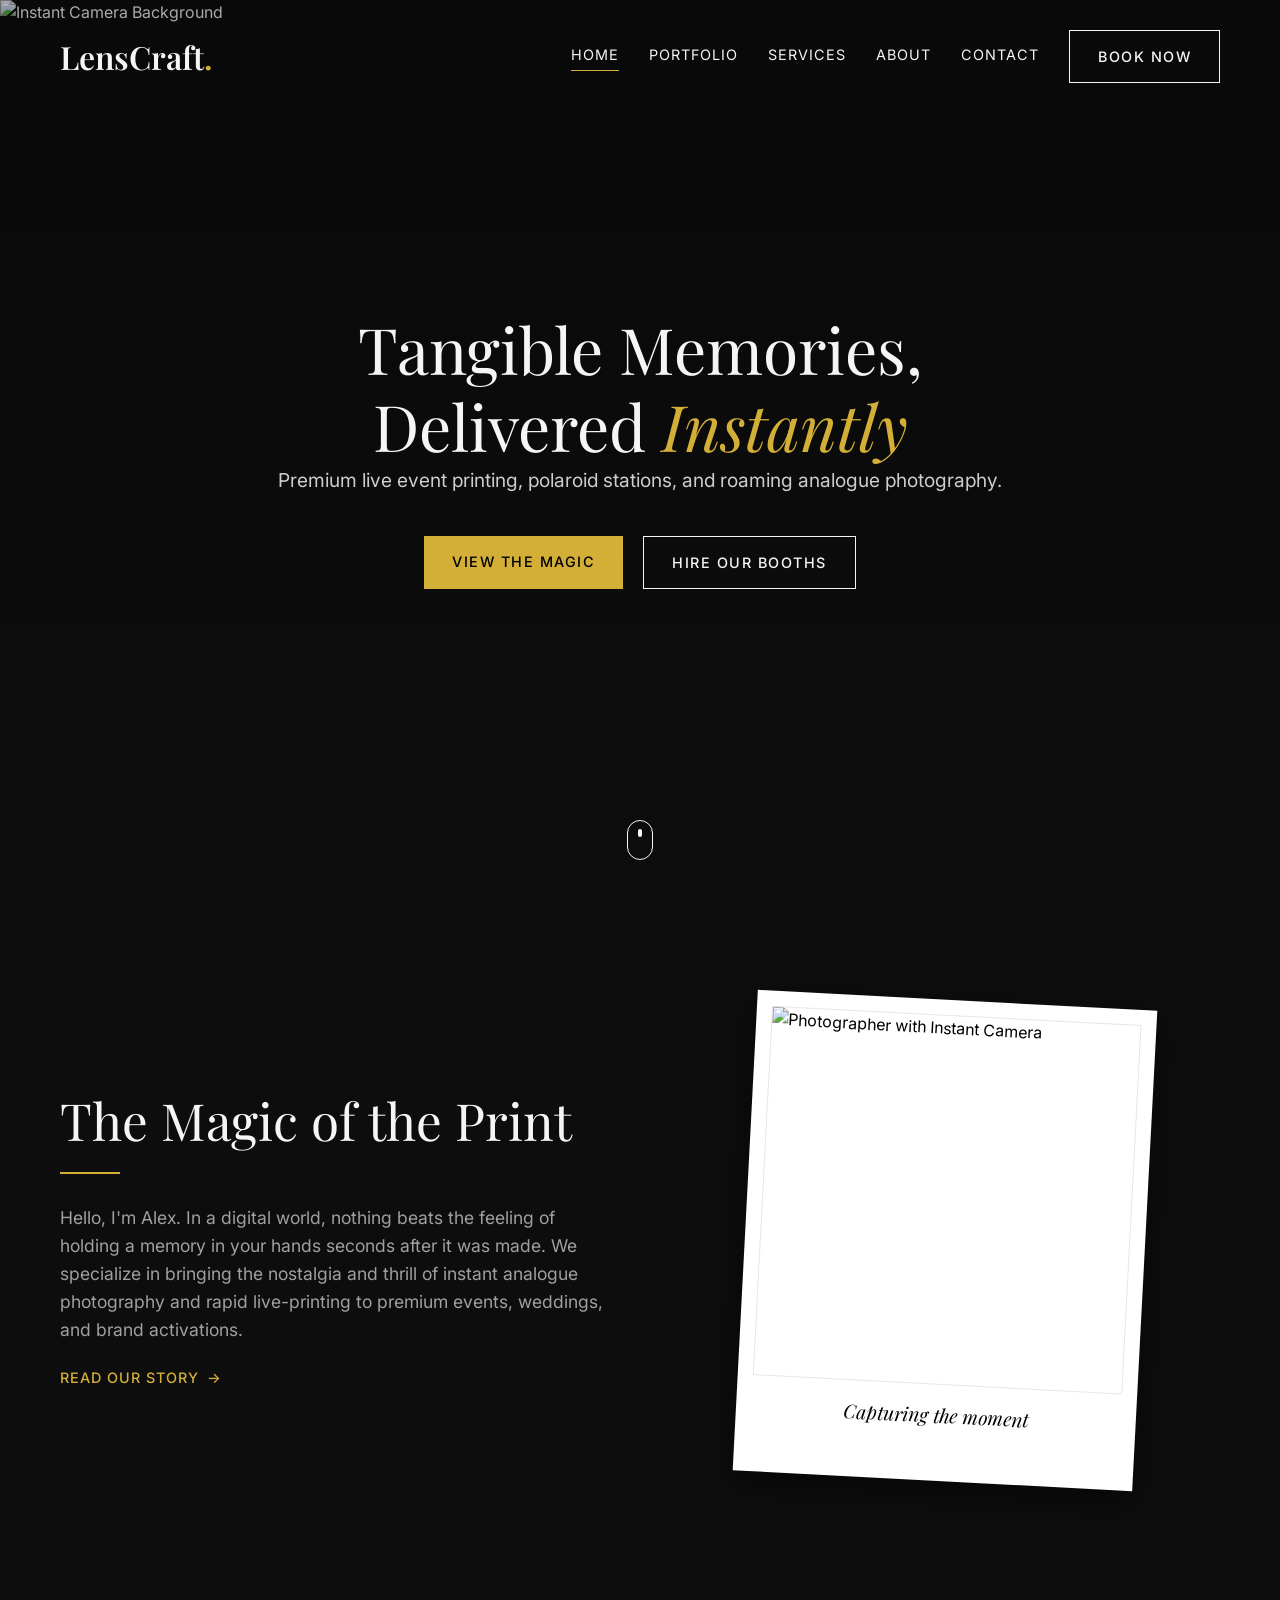
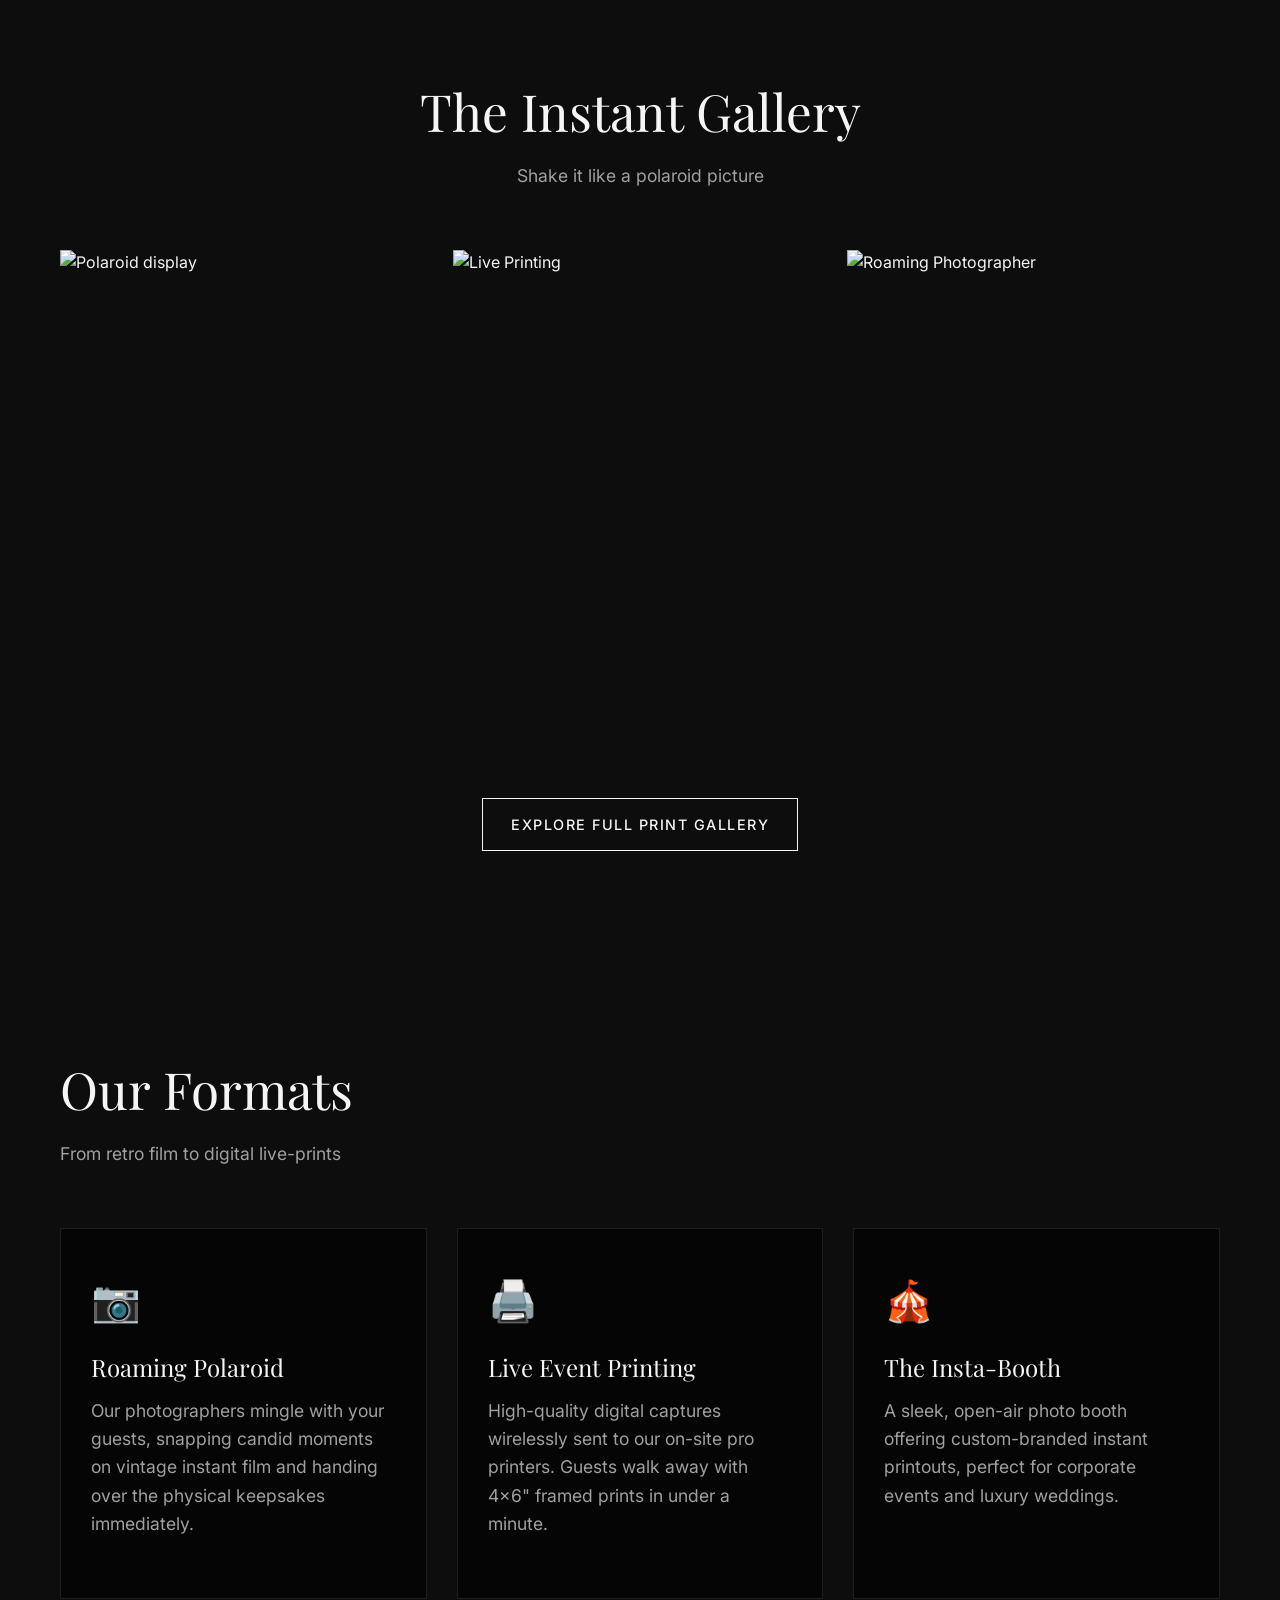
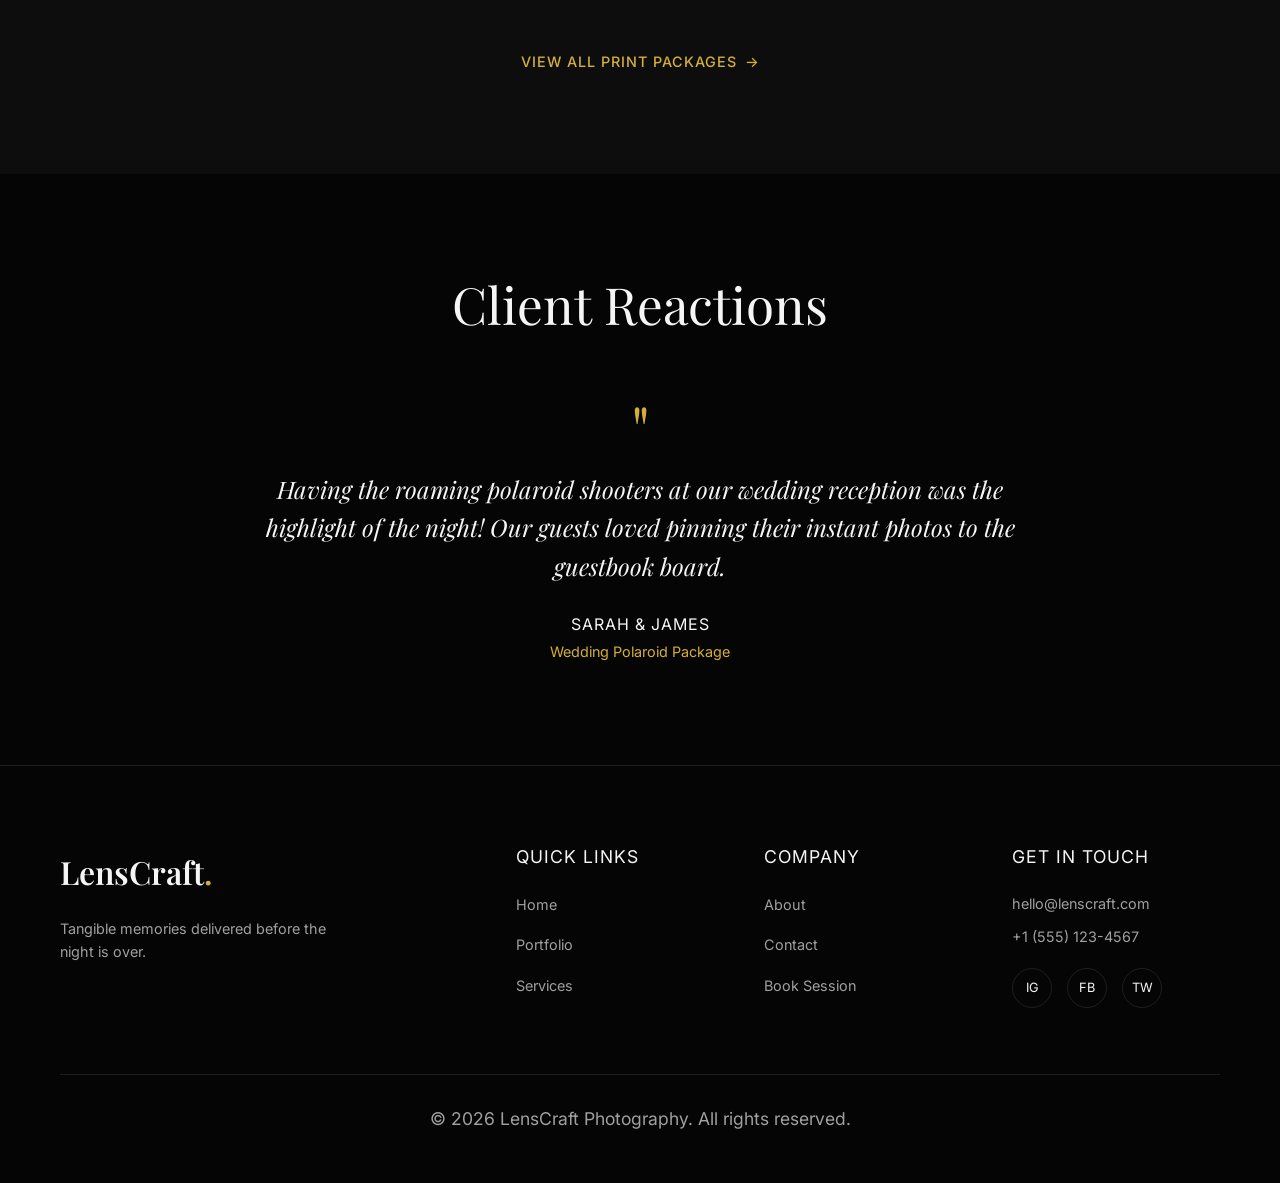
==== index.html @ d6cc94ed "Initial commit of Instant Photography Website" ====
<!DOCTYPE html>
<html lang="en">

<head>
    <meta charset="UTF-8">
    <meta name="viewport" content="width=device-width, initial-scale=1.0">
    <title>LensCraft - Instant & Live Event Photography</title>
    <!-- Meta tags for SEO -->
    <meta name="description"
        content="LensCraft Photography - Instant film, live printing booths, and tangible memories for your events.">
    <!-- Google Fonts -->
    <link rel="preconnect" href="https://fonts.googleapis.com">
    <link rel="preconnect" href="https://fonts.gstatic.com" crossorigin>
    <link
        href="https://fonts.googleapis.com/css2?family=Inter:wght@300;400;500;600&family=Playfair+Display:ital,wght@0,400;0,600;1,400&display=swap"
        rel="stylesheet">
    <!-- Main CSS -->
    <link rel="stylesheet" href="css/styles.css">
</head>

<body>

    <!-- Navigation -->
    <nav class="navbar" id="navbar">
        <div class="container nav-container">
            <a href="index.html" class="logo">LensCraft<span>.</span></a>
            <div class="nav-links">
                <a href="index.html" class="active">Home</a>
                <a href="portfolio.html">Portfolio</a>
                <a href="services.html">Services</a>
                <a href="about.html">About</a>
                <a href="contact.html">Contact</a>
                <a href="booking.html" class="btn btn-outline">Book Now</a>
            </div>
            <div class="mobile-menu-btn" id="mobile-menu-btn">
                <span></span>
                <span></span>
                <span></span>
            </div>
        </div>
    </nav>

    <!-- Mobile Navigation Overlay -->
    <div class="mobile-nav" id="mobile-nav">
        <div class="mobile-nav-links">
            <a href="index.html" class="active">Home</a>
            <a href="portfolio.html">Portfolio</a>
            <a href="services.html">Services</a>
            <a href="about.html">About</a>
            <a href="contact.html">Contact</a>
            <a href="booking.html" class="btn btn-primary">Book Now</a>
        </div>
    </div>

    <!-- Hero Section -->
    <header class="hero">
        <div class="hero-bg">
            <img src="https://images.unsplash.com/photo-1528697203043-733dafdaa316?q=80&w=2000&auto=format&fit=crop"
                alt="Instant Camera Background" class="hero-img lazy">
            <div class="hero-overlay"></div>
        </div>
        <div class="container hero-content">
            <h1 class="fade-up">Tangible Memories, Delivered <span>Instantly</span></h1>
            <p class="fade-up delay-1">Premium live event printing, polaroid stations, and roaming analogue photography.
            </p>
            <div class="hero-buttons fade-up delay-2">
                <a href="portfolio.html" class="btn btn-primary">View the Magic</a>
                <a href="booking.html" class="btn btn-outline">Hire our Booths</a>
            </div>
        </div>
        <div class="scroll-indicator">
            <span class="mouse">
                <span class="wheel"></span>
            </span>
        </div>
    </header>

    <!-- Intro Section -->
    <section class="intro section">
        <div class="container intro-container">
            <div class="intro-text fade-in">
                <h2>The Magic of the Print</h2>
                <div class="divider"></div>
                <p>Hello, I'm Alex. In a digital world, nothing beats the feeling of holding a memory in your hands
                    seconds after it was made. We specialize in bringing the nostalgia and thrill of instant analogue
                    photography and rapid live-printing to premium events, weddings, and brand activations.</p>
                <a href="about.html" class="link-btn">Read our story <span class="arrow">→</span></a>
            </div>
            <div class="intro-image-wrapper fade-in delay-1" style="--rotation: 3deg;">
                <div class="polaroid-frame" style="max-width: 400px; margin: 0 auto; display: block;">
                    <img src="https://images.unsplash.com/photo-1598446736279-bbaae02dce49?q=80&w=800&auto=format&fit=crop"
                        alt="Photographer with Instant Camera" class="intro-img lazy"
                        style="aspect-ratio: 1/1; filter: none;">
                    <div
                        style="font-family: var(--font-heading); font-style: italic; font-size: 1.2rem; text-align: center; margin-top: 15px;">
                        Capturing the moment</div>
                </div>
            </div>
        </div>
    </section>

    <!-- Featured Portfolio -->
    <section class="featured-portfolio section bg-dark">
        <div class="container">
            <div class="section-header text-center fade-in">
                <h2>The Instant Gallery</h2>
                <p>Shake it like a polaroid picture</p>
            </div>

            <div class="gallery-grid">
                <a href="portfolio.html" class="gallery-item fade-up">
                    <img src="https://images.unsplash.com/photo-1563450989396-e24dc03cb35d?q=80&w=800&auto=format&fit=crop"
                        alt="Polaroid display" class="lazy">
                    <div class="gallery-overlay">
                        <h3>Event Guestbooks</h3>
                        <span>View Prints</span>
                    </div>
                </a>
                <a href="portfolio.html" class="gallery-item fade-up delay-1">
                    <img src="https://images.unsplash.com/photo-1517457493630-fb73e6a4b162?q=80&w=800&auto=format&fit=crop"
                        alt="Live Printing" class="lazy">
                    <div class="gallery-overlay">
                        <h3>Live Stations</h3>
                        <span>View Setup</span>
                    </div>
                </a>
                <a href="portfolio.html" class="gallery-item fade-up delay-2">
                    <img src="https://images.unsplash.com/photo-1520114002871-0428ab240cf1?q=80&w=800&auto=format&fit=crop"
                        alt="Roaming Photographer" class="lazy">
                    <div class="gallery-overlay">
                        <h3>Roaming Analogue</h3>
                        <span>View Action</span>
                    </div>
                </a>
            </div>
            <div class="text-center mt-5 fade-in">
                <a href="portfolio.html" class="btn btn-outline">Explore Full Print Gallery</a>
            </div>
        </div>
    </section>

    <!-- Services Preview -->
    <section class="services-preview section">
        <div class="container">
            <div class="section-header fade-in">
                <h2>Our Formats</h2>
                <p>From retro film to digital live-prints</p>
            </div>

            <div class="services-list">
                <div class="service-card fade-up">
                    <div class="service-icon">📷</div>
                    <h3>Roaming Polaroid</h3>
                    <p>Our photographers mingle with your guests, snapping candid moments on vintage instant film and
                        handing over the physical keepsakes immediately.</p>
                </div>
                <div class="service-card fade-up delay-1">
                    <div class="service-icon">🖨️</div>
                    <h3>Live Event Printing</h3>
                    <p>High-quality digital captures wirelessly sent to our on-site pro printers. Guests walk away with
                        4x6" framed prints in under a minute.</p>
                </div>
                <div class="service-card fade-up delay-2">
                    <div class="service-icon">🎪</div>
                    <h3>The Insta-Booth</h3>
                    <p>A sleek, open-air photo booth offering custom-branded instant printouts, perfect for corporate
                        events and luxury weddings.</p>
                </div>
            </div>
            <div class="text-center mt-5 fade-in">
                <a href="services.html" class="link-btn">View All Print Packages <span class="arrow">→</span></a>
            </div>
        </div>
    </section>

    <!-- Testimonials -->
    <section class="testimonials section bg-darker">
        <div class="container">
            <div class="section-header text-center fade-in">
                <h2>Client Reactions</h2>
            </div>

            <div class="testimonials-slider">
                <div class="testimonial-item fade-in">
                    <div class="quote-icon">"</div>
                    <p class="testimonial-text">Having the roaming polaroid shooters at our wedding reception was the
                        highlight of the night! Our guests loved pinning their instant photos to the guestbook board.
                    </p>
                    <div class="client-info">
                        <h4>Sarah & James</h4>
                        <span>Wedding Polaroid Package</span>
                    </div>
                </div>
            </div>
        </div>
    </section>

    <!-- Footer -->
    <footer class="footer">
        <div class="container">
            <div class="footer-top">
                <div class="footer-brand">
                    <a href="index.html" class="logo">LensCraft<span>.</span></a>
                    <p>Tangible memories delivered before the night is over.</p>
                </div>
                <div class="footer-links">
                    <h4>Quick Links</h4>
                    <ul>
                        <li><a href="index.html">Home</a></li>
                        <li><a href="portfolio.html">Portfolio</a></li>
                        <li><a href="services.html">Services</a></li>
                    </ul>
                </div>
                <div class="footer-links">
                    <h4>Company</h4>
                    <ul>
                        <li><a href="about.html">About</a></li>
                        <li><a href="contact.html">Contact</a></li>
                        <li><a href="booking.html">Book Session</a></li>
                    </ul>
                </div>
                <div class="footer-contact">
                    <h4>Get In Touch</h4>
                    <p>hello@lenscraft.com</p>
                    <p>+1 (555) 123-4567</p>
                    <div class="social-links">
                        <a href="#">IG</a>
                        <a href="#">FB</a>
                        <a href="#">TW</a>
                    </div>
                </div>
            </div>
            <div class="footer-bottom">
                <p>&copy; 2026 LensCraft Photography. All rights reserved.</p>
            </div>
        </div>
    </footer>

    <!-- Scripts -->
    <script src="js/main.js"></script>
</body>

</html>
---- css/styles.css ----
/* ==========================================================================
   CSS Variables & Reset
   ========================================================================== */

:root {
    /* Colors - Dark Premium Aesthetic */
    --bg-color: #0d0d0d;
    --bg-darker: #050505;
    --text-main: #f5f5f5;
    --text-muted: #a0a0a0;
    --gold: #d4af37;
    --gold-hover: #e5c358;
    --border-color: rgba(255, 255, 255, 0.1);

    /* Typography */
    --font-heading: 'Playfair Display', serif;
    --font-body: 'Inter', sans-serif;

    /* Layout */
    --container-width: 1200px;
    --section-pad: 100px 0;

    /* Transitions */
    --transition-smooth: all 0.4s cubic-bezier(0.25, 0.46, 0.45, 0.94);
}

* {
    margin: 0;
    padding: 0;
    box-sizing: border-box;
}

html {
    scroll-behavior: smooth;
}

body {
    font-family: var(--font-body);
    background-color: var(--bg-color);
    color: var(--text-main);
    line-height: 1.6;
    overflow-x: hidden;
}

h1,
h2,
h3,
h4,
h5,
h6 {
    font-family: var(--font-heading);
    font-weight: 400;
    line-height: 1.2;
}

a {
    color: var(--text-main);
    text-decoration: none;
    transition: var(--transition-smooth);
}

ul {
    list-style: none;
}

img {
    max-width: 100%;
    height: auto;
    display: block;
}

.container {
    max-width: var(--container-width);
    margin: 0 auto;
    padding: 0 20px;
}

.section {
    padding: var(--section-pad);
}

.bg-dark {
    background-color: var(--bg-color);
}

.bg-darker {
    background-color: var(--bg-darker);
}

.text-center {
    text-align: center;
}

.mt-5 {
    margin-top: 50px;
}

/* ==========================================================================
   Typography & Utilities
   ========================================================================== */

h1 {
    font-size: clamp(3rem, 5vw, 5rem);
}

h2 {
    font-size: clamp(2rem, 4vw, 3.5rem);
    margin-bottom: 20px;
}

h3 {
    font-size: 1.5rem;
    margin-bottom: 15px;
}

p {
    color: var(--text-muted);
    font-size: 1.1rem;
    margin-bottom: 20px;
}

.divider {
    width: 60px;
    height: 2px;
    background-color: var(--gold);
    margin: 20px 0 30px;
}

.text-center .divider {
    margin-left: auto;
    margin-right: auto;
}

/* ==========================================================================
   Buttons
   ========================================================================== */

.btn {
    display: inline-block;
    padding: 14px 28px;
    font-family: var(--font-body);
    text-transform: uppercase;
    letter-spacing: 1.5px;
    font-size: 0.9rem;
    font-weight: 500;
    position: relative;
    overflow: hidden;
    cursor: pointer;
    border: none;
    z-index: 1;
}

.btn-primary {
    background-color: var(--gold);
    color: #000;
}

.btn-primary:hover {
    background-color: var(--gold-hover);
    color: #000;
}

.btn-outline {
    background-color: transparent;
    border: 1px solid var(--text-main);
    color: var(--text-main);
}

.btn-outline:hover {
    background-color: var(--text-main);
    color: var(--bg-color);
}

.link-btn {
    display: inline-flex;
    align-items: center;
    color: var(--gold);
    font-weight: 500;
    text-transform: uppercase;
    letter-spacing: 1px;
    font-size: 0.9rem;
}

.link-btn .arrow {
    margin-left: 8px;
    transition: transform 0.3s ease;
}

.link-btn:hover .arrow {
    transform: translateX(5px);
}

/* ==========================================================================
   Animations
   ========================================================================== */

.fade-in,
.fade-up {
    opacity: 0;
    transform: translateY(30px);
    transition: opacity 0.8s ease, transform 0.8s ease;
}

.fade-in.appear,
.fade-up.appear {
    opacity: 1;
    transform: translateY(0);
}

.delay-1 {
    transition-delay: 0.2s;
}

.delay-2 {
    transition-delay: 0.4s;
}

/* Polaroid Frame Aesthetics */
.polaroid-frame {
    background-color: #fff;
    padding: 15px 15px 50px 15px;
    box-shadow: 0 10px 30px rgba(0, 0, 0, 0.5);
    transition: transform 0.4s cubic-bezier(0.175, 0.885, 0.32, 1.275);
    transform: rotate(var(--rotation, 0deg));
    display: inline-block;
    color: #000;
}

.polaroid-frame:hover {
    transform: scale(1.05) rotate(0deg);
    z-index: 10;
    position: relative;
}

.polaroid-frame img {
    border: 1px solid rgba(0, 0, 0, 0.1);
}

/* ==========================================================================
   Navigation
   ========================================================================== */

.navbar {
    position: fixed;
    top: 0;
    left: 0;
    width: 100%;
    z-index: 1000;
    padding: 30px 0;
    transition: var(--transition-smooth);
    background: transparent;
}

.navbar.scrolled {
    padding: 15px 0;
    background: rgba(13, 13, 13, 0.95);
    backdrop-filter: blur(10px);
    border-bottom: 1px solid var(--border-color);
}

.nav-container {
    display: flex;
    justify-content: space-between;
    align-items: center;
}

.logo {
    font-family: var(--font-heading);
    font-size: 2rem;
    font-weight: 600;
    color: var(--text-main);
}

.logo span {
    color: var(--gold);
}

.nav-links {
    display: flex;
    align-items: center;
    gap: 30px;
}

.nav-links a:not(.btn) {
    font-size: 0.9rem;
    text-transform: uppercase;
    letter-spacing: 1px;
    position: relative;
    padding-bottom: 5px;
}

.nav-links a:not(.btn)::after {
    content: '';
    position: absolute;
    bottom: 0;
    left: 0;
    width: 0;
    height: 1px;
    background-color: var(--gold);
    transition: width 0.3s ease;
}

.nav-links a:not(.btn):hover::after,
.nav-links a.active:not(.btn)::after {
    width: 100%;
}

.mobile-menu-btn {
    display: none;
    flex-direction: column;
    gap: 6px;
    cursor: pointer;
    z-index: 1001;
}

.mobile-menu-btn span {
    width: 30px;
    height: 2px;
    background-color: var(--text-main);
    transition: 0.3s ease;
}

.mobile-menu-btn.active span:nth-child(1) {
    transform: translateY(8px) rotate(45deg);
}

.mobile-menu-btn.active span:nth-child(2) {
    opacity: 0;
}

.mobile-menu-btn.active span:nth-child(3) {
    transform: translateY(-8px) rotate(-45deg);
}

.mobile-nav {
    position: fixed;
    top: 0;
    left: -100%;
    width: 100%;
    height: 100vh;
    background-color: var(--bg-darker);
    z-index: 999;
    display: flex;
    align-items: center;
    justify-content: center;
    transition: 0.5s ease;
}

.mobile-nav.open {
    left: 0;
}

.mobile-nav-links {
    display: flex;
    flex-direction: column;
    align-items: center;
    gap: 30px;
}

.mobile-nav-links a {
    font-size: 1.5rem;
    font-family: var(--font-heading);
}

/* ==========================================================================
   Hero Section
   ========================================================================== */

.hero {
    height: 100vh;
    position: relative;
    display: flex;
    align-items: center;
    overflow: hidden;
}

.hero-bg {
    position: absolute;
    top: 0;
    left: 0;
    width: 100%;
    height: 100%;
    z-index: -1;
}

.hero-img {
    width: 100%;
    height: 100%;
    object-fit: cover;
    animation: slowZoom 20s ease-out infinite alternate;
}

@keyframes slowZoom {
    0% {
        transform: scale(1);
    }

    100% {
        transform: scale(1.1);
    }
}

.hero-overlay {
    position: absolute;
    top: 0;
    left: 0;
    width: 100%;
    height: 100%;
    background: linear-gradient(rgba(0, 0, 0, 0.3), rgba(13, 13, 13, 0.9));
}

.hero-content {
    max-width: 800px;
    text-align: center;
    z-index: 1;
}

.hero-content h1 span {
    font-style: italic;
    color: var(--gold);
}

.hero-content p {
    font-size: 1.2rem;
    margin-bottom: 40px;
    color: rgba(255, 255, 255, 0.8);
}

.hero-buttons {
    display: flex;
    gap: 20px;
    justify-content: center;
}

.scroll-indicator {
    position: absolute;
    bottom: 40px;
    left: 50%;
    transform: translateX(-50%);
    display: flex;
    flex-direction: column;
    align-items: center;
}

.mouse {
    width: 26px;
    height: 40px;
    border: 1px solid var(--text-main);
    border-radius: 20px;
    position: relative;
}

.wheel {
    position: absolute;
    top: 8px;
    left: 50%;
    transform: translateX(-50%);
    width: 4px;
    height: 8px;
    background-color: var(--text-main);
    border-radius: 2px;
    animation: scroll 1.5s infinite;
}

@keyframes scroll {
    0% {
        transform: translate(-50%, 0);
        opacity: 1;
    }

    100% {
        transform: translate(-50%, 15px);
        opacity: 0;
    }
}

/* ==========================================================================
   Home Sections
   ========================================================================== */

/* Intro */
.intro-container {
    display: grid;
    grid-template-columns: 1fr 1fr;
    gap: 60px;
    align-items: center;
}

.intro-image-wrapper {
    position: relative;
}

.intro-img {
    aspect-ratio: 4/5;
    object-fit: cover;
    filter: grayscale(20%);
    transition: var(--transition-smooth);
}

.intro-image-wrapper:hover .intro-img {
    filter: grayscale(0);
}

.img-badge {
    position: absolute;
    bottom: -20px;
    right: -20px;
    background-color: var(--gold);
    color: #000;
    padding: 30px;
    border-radius: 50%;
    font-family: var(--font-heading);
    font-size: 0.9rem;
    font-style: italic;
    font-weight: 600;
    width: 120px;
    height: 120px;
    display: flex;
    align-items: center;
    justify-content: center;
    text-align: center;
}

/* Featured Portfolio */
.section-header {
    margin-bottom: 60px;
}

.gallery-grid {
    display: grid;
    grid-template-columns: repeat(3, 1fr);
    gap: 20px;
}

.gallery-item {
    position: relative;
    overflow: hidden;
    aspect-ratio: 3/4;
    cursor: pointer;
}

.gallery-item img {
    width: 100%;
    height: 100%;
    object-fit: cover;
    transition: transform 0.8s ease;
}

.gallery-overlay {
    position: absolute;
    inset: 0;
    background: linear-gradient(to top, rgba(0, 0, 0, 0.8), transparent);
    display: flex;
    flex-direction: column;
    justify-content: flex-end;
    padding: 30px;
    opacity: 0;
    transition: opacity 0.4s ease;
}

.gallery-overlay h3 {
    margin-bottom: 5px;
    transform: translateY(20px);
    transition: 0.4s ease;
}

.gallery-overlay span {
    color: var(--gold);
    text-transform: uppercase;
    font-size: 0.8rem;
    letter-spacing: 1px;
    transform: translateY(20px);
    transition: 0.4s ease 0.1s;
}

.gallery-item:hover img {
    transform: scale(1.05);
}

.gallery-item:hover .gallery-overlay {
    opacity: 1;
}

.gallery-item:hover .gallery-overlay h3,
.gallery-item:hover .gallery-overlay span {
    transform: translateY(0);
}

/* Services Preview */
.services-list {
    display: grid;
    grid-template-columns: repeat(3, 1fr);
    gap: 30px;
}

.service-card {
    background-color: var(--bg-darker);
    padding: 40px 30px;
    border: 1px solid var(--border-color);
    transition: var(--transition-smooth);
}

.service-card:hover {
    border-color: var(--gold);
    transform: translateY(-5px);
}

.service-icon {
    font-size: 2.5rem;
    margin-bottom: 20px;
    color: var(--gold);
}

/* Testimonials */
.testimonials-slider {
    max-width: 800px;
    margin: 0 auto;
}

.testimonial-item {
    text-align: center;
}

.quote-icon {
    font-family: var(--font-heading);
    font-size: 4rem;
    color: var(--gold);
    line-height: 1;
    margin-bottom: 10px;
}

.testimonial-text {
    font-size: 1.5rem;
    font-family: var(--font-heading);
    font-style: italic;
    color: var(--text-main);
    margin-bottom: 30px;
}

.client-info h4 {
    font-family: var(--font-body);
    font-size: 1rem;
    margin-bottom: 5px;
    text-transform: uppercase;
    letter-spacing: 1px;
}

.client-info span {
    color: var(--gold);
    font-size: 0.9rem;
}

/* Footers */
.footer {
    border-top: 1px solid var(--border-color);
    padding: 80px 0 30px;
    background-color: var(--bg-darker);
}

.footer-top {
    display: grid;
    grid-template-columns: 2fr 1fr 1fr 1fr;
    gap: 40px;
    margin-bottom: 60px;
}

.footer-brand p {
    margin-top: 20px;
    font-size: 0.9rem;
    max-width: 300px;
}

.footer-links h4,
.footer-contact h4 {
    color: var(--text-main);
    font-family: var(--font-body);
    font-size: 1.1rem;
    margin-bottom: 25px;
    text-transform: uppercase;
    letter-spacing: 1px;
}

.footer-links ul li {
    margin-bottom: 15px;
}

.footer-links ul li a {
    color: var(--text-muted);
    font-size: 0.9rem;
}

.footer-links ul li a:hover {
    color: var(--gold);
}

.footer-contact p {
    margin-bottom: 10px;
    font-size: 0.9rem;
}

.social-links {
    margin-top: 20px;
    display: flex;
    gap: 15px;
}

.social-links a {
    width: 40px;
    height: 40px;
    border: 1px solid var(--border-color);
    border-radius: 50%;
    display: flex;
    align-items: center;
    justify-content: center;
    font-size: 0.8rem;
    color: var(--text-main);
}

.social-links a:hover {
    background-color: var(--gold);
    color: #000;
    border-color: var(--gold);
}

.footer-bottom {
    text-align: center;
    padding-top: 30px;
    border-top: 1px solid var(--border-color);
    font-size: 0.8rem;
    color: var(--text-muted);
}

/* ==========================================================================
   Media Queries
   ========================================================================== */

@media (max-width: 900px) {
    .nav-links {
        display: none;
    }

    .mobile-menu-btn {
        display: flex;
    }

    .intro-container {
        grid-template-columns: 1fr;
    }

    .intro-image-wrapper {
        order: -1;
        max-width: 500px;
        margin: 0 auto;
    }

    .gallery-grid {
        grid-template-columns: repeat(2, 1fr);
    }

    .services-list {
        grid-template-columns: 1fr;
    }

    .footer-top {
        grid-template-columns: 1fr 1fr;
    }
}

@media (max-width: 600px) {
    .hero-buttons {
        flex-direction: column;
    }

    .gallery-grid {
        grid-template-columns: 1fr;
    }

    .footer-top {
        grid-template-columns: 1fr;
    }
}
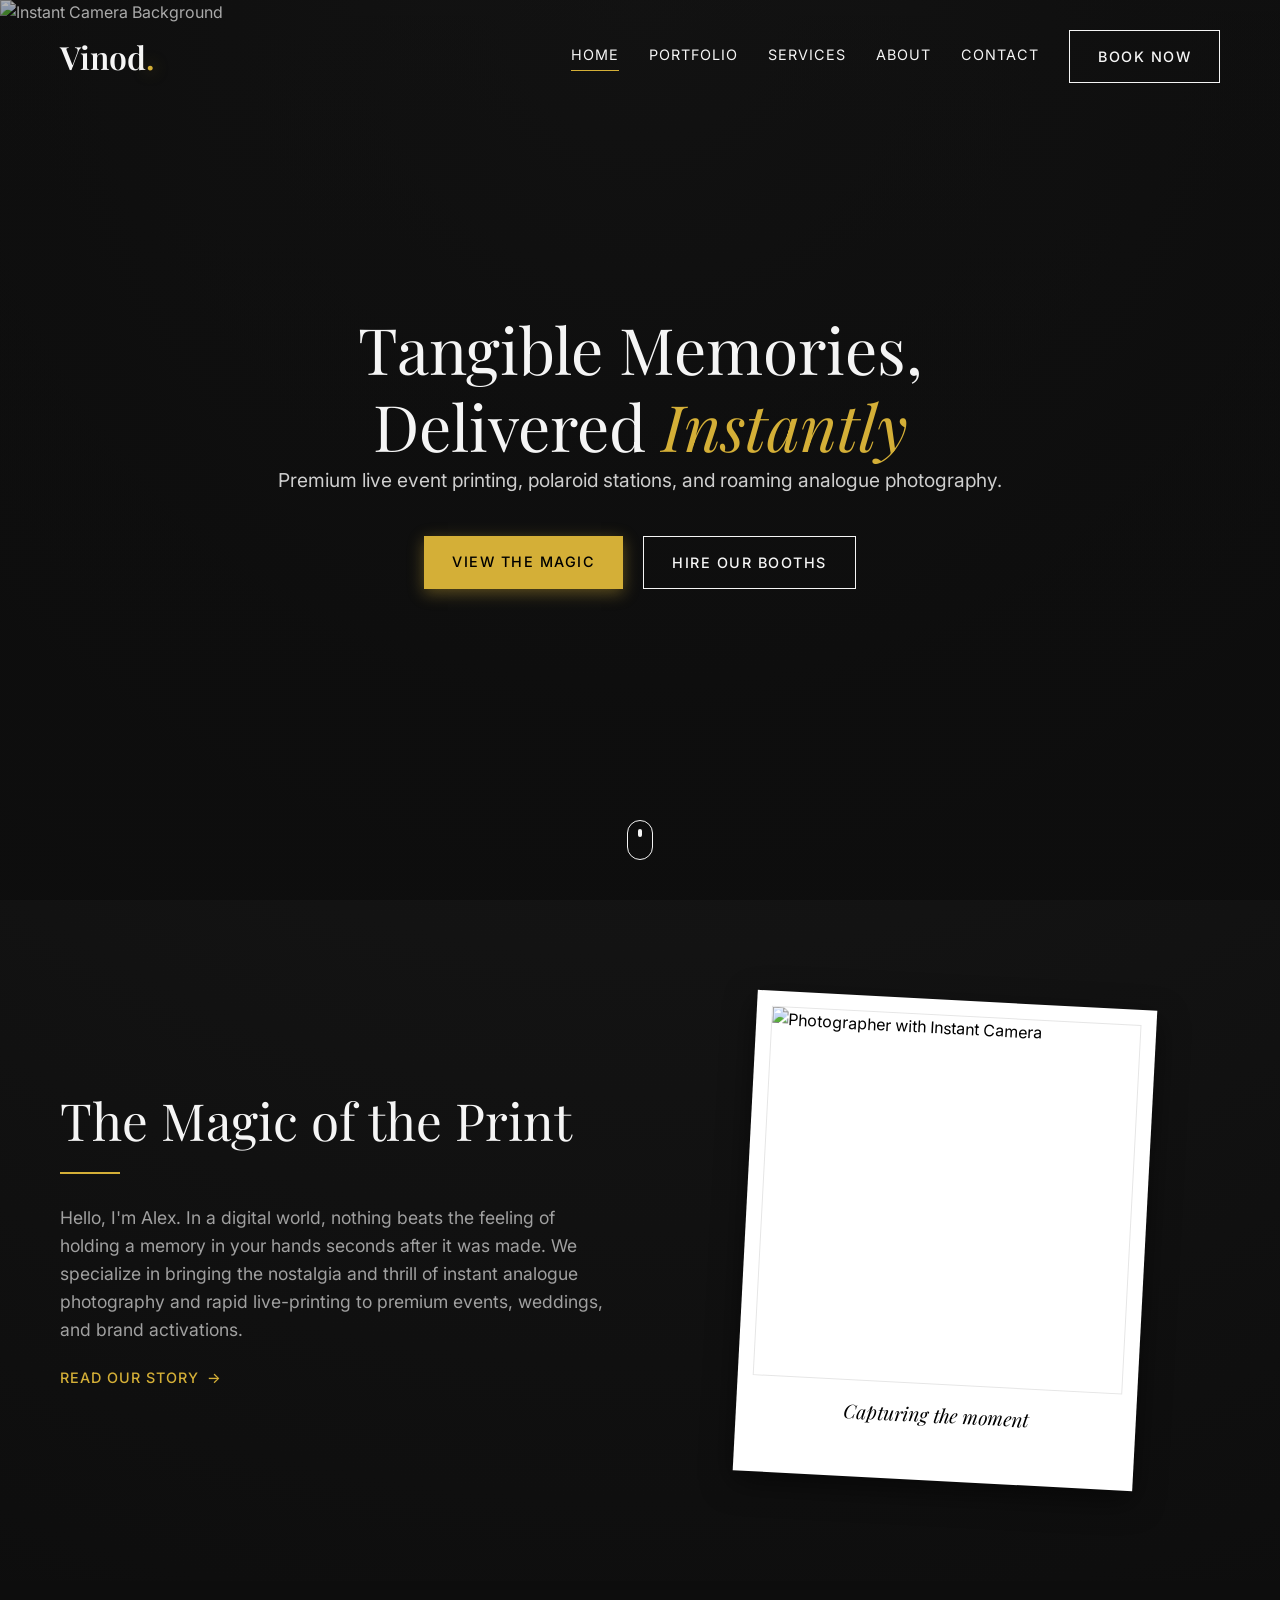
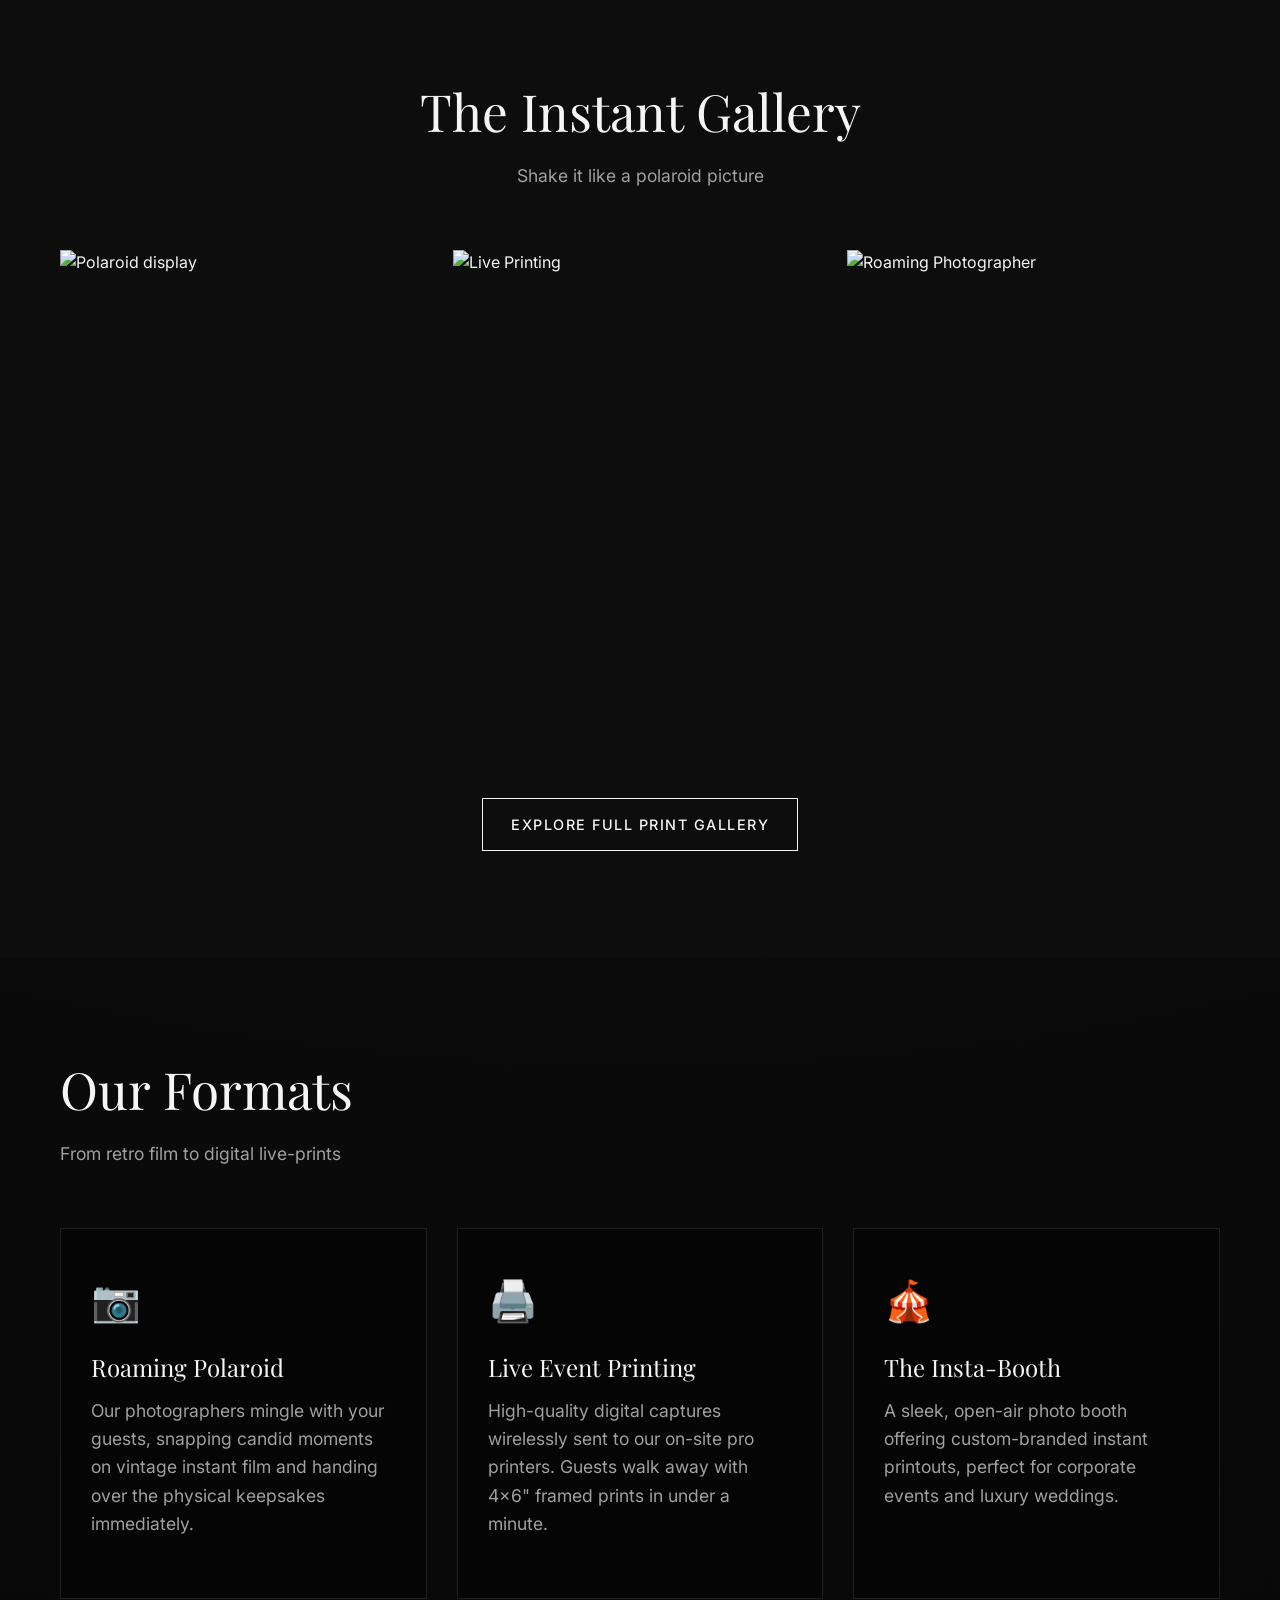
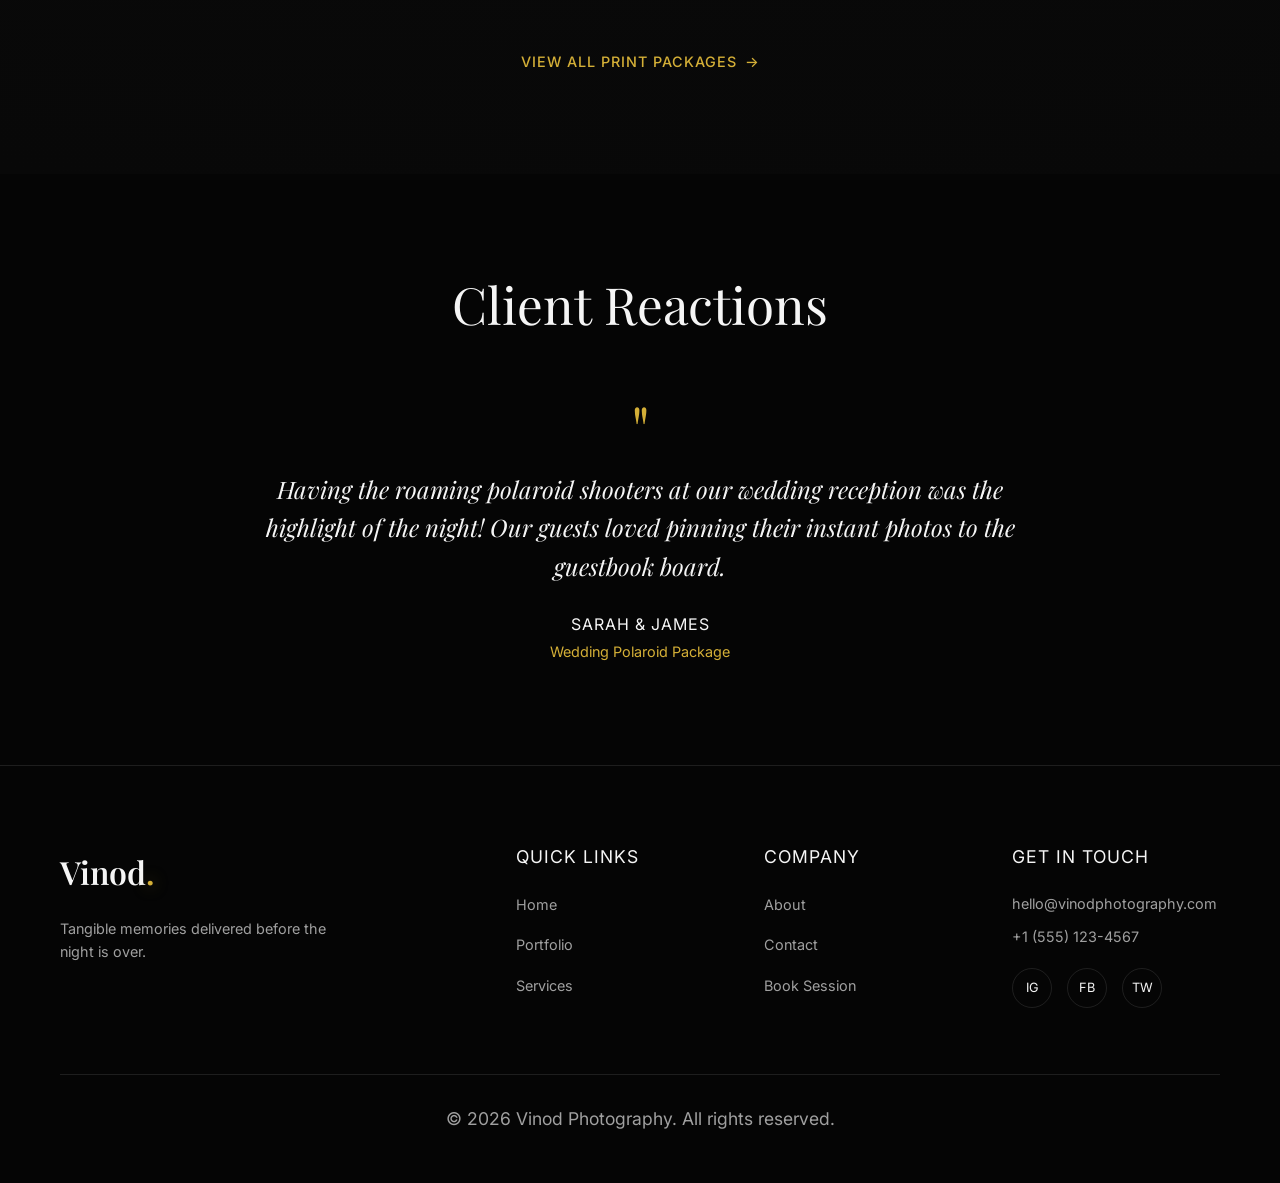
==== commit 10672704: "Update brand name, refine UI, and optimize backend" ====
--- a/index.html
+++ b/index.html
@@ -4,10 +4,10 @@
 <head>
     <meta charset="UTF-8">
     <meta name="viewport" content="width=device-width, initial-scale=1.0">
-    <title>LensCraft - Instant & Live Event Photography</title>
+    <title>Vinod - Instant & Live Event Photography</title>
     <!-- Meta tags for SEO -->
     <meta name="description"
-        content="LensCraft Photography - Instant film, live printing booths, and tangible memories for your events.">
+        content="Vinod Photography - Instant film, live printing booths, and tangible memories for your events.">
     <!-- Google Fonts -->
     <link rel="preconnect" href="https://fonts.googleapis.com">
     <link rel="preconnect" href="https://fonts.gstatic.com" crossorigin>
@@ -23,7 +23,7 @@
     <!-- Navigation -->
     <nav class="navbar" id="navbar">
         <div class="container nav-container">
-            <a href="index.html" class="logo">LensCraft<span>.</span></a>
+            <a href="index.html" class="logo">Vinod<span>.</span></a>
             <div class="nav-links">
                 <a href="index.html" class="active">Home</a>
                 <a href="portfolio.html">Portfolio</a>
@@ -200,7 +200,7 @@
         <div class="container">
             <div class="footer-top">
                 <div class="footer-brand">
-                    <a href="index.html" class="logo">LensCraft<span>.</span></a>
+                    <a href="index.html" class="logo">Vinod<span>.</span></a>
                     <p>Tangible memories delivered before the night is over.</p>
                 </div>
                 <div class="footer-links">
@@ -221,7 +221,7 @@
                 </div>
                 <div class="footer-contact">
                     <h4>Get In Touch</h4>
-                    <p>hello@lenscraft.com</p>
+                    <p>hello@vinodphotography.com</p>
                     <p>+1 (555) 123-4567</p>
                     <div class="social-links">
                         <a href="#">IG</a>
@@ -231,7 +231,7 @@
                 </div>
             </div>
             <div class="footer-bottom">
-                <p>&copy; 2026 LensCraft Photography. All rights reserved.</p>
+                <p>&copy; 2026 Vinod Photography. All rights reserved.</p>
             </div>
         </div>
     </footer>
--- a/css/styles.css
+++ b/css/styles.css
@@ -37,9 +37,11 @@
 body {
     font-family: var(--font-body);
     background-color: var(--bg-color);
+    background: radial-gradient(circle at 50% 0%, #1a1a1a 0%, var(--bg-color) 40%, var(--bg-darker) 100%);
     color: var(--text-main);
     line-height: 1.6;
     overflow-x: hidden;
+    min-height: 100vh;
 }
 
 h1,
@@ -153,11 +155,15 @@
 .btn-primary {
     background-color: var(--gold);
     color: #000;
+    box-shadow: 0 4px 15px rgba(212, 175, 55, 0.4);
+    transition: var(--transition-smooth);
 }
 
 .btn-primary:hover {
     background-color: var(--gold-hover);
     color: #000;
+    transform: translateY(-2px);
+    box-shadow: 0 6px 25px rgba(212, 175, 55, 0.7);
 }
 
 .btn-outline {
@@ -253,9 +259,9 @@
 
 .navbar.scrolled {
     padding: 15px 0;
-    background: rgba(13, 13, 13, 0.95);
-    backdrop-filter: blur(10px);
-    border-bottom: 1px solid var(--border-color);
+    background: rgba(13, 13, 13, 0.7);
+    backdrop-filter: blur(15px);
+    border-bottom: 1px solid rgba(212, 175, 55, 0.2);
 }
 
 .nav-container {
@@ -273,6 +279,7 @@
 
 .logo span {
     color: var(--gold);
+    text-shadow: 0 0 15px rgba(212, 175, 55, 0.6);
 }
 
 .nav-links {
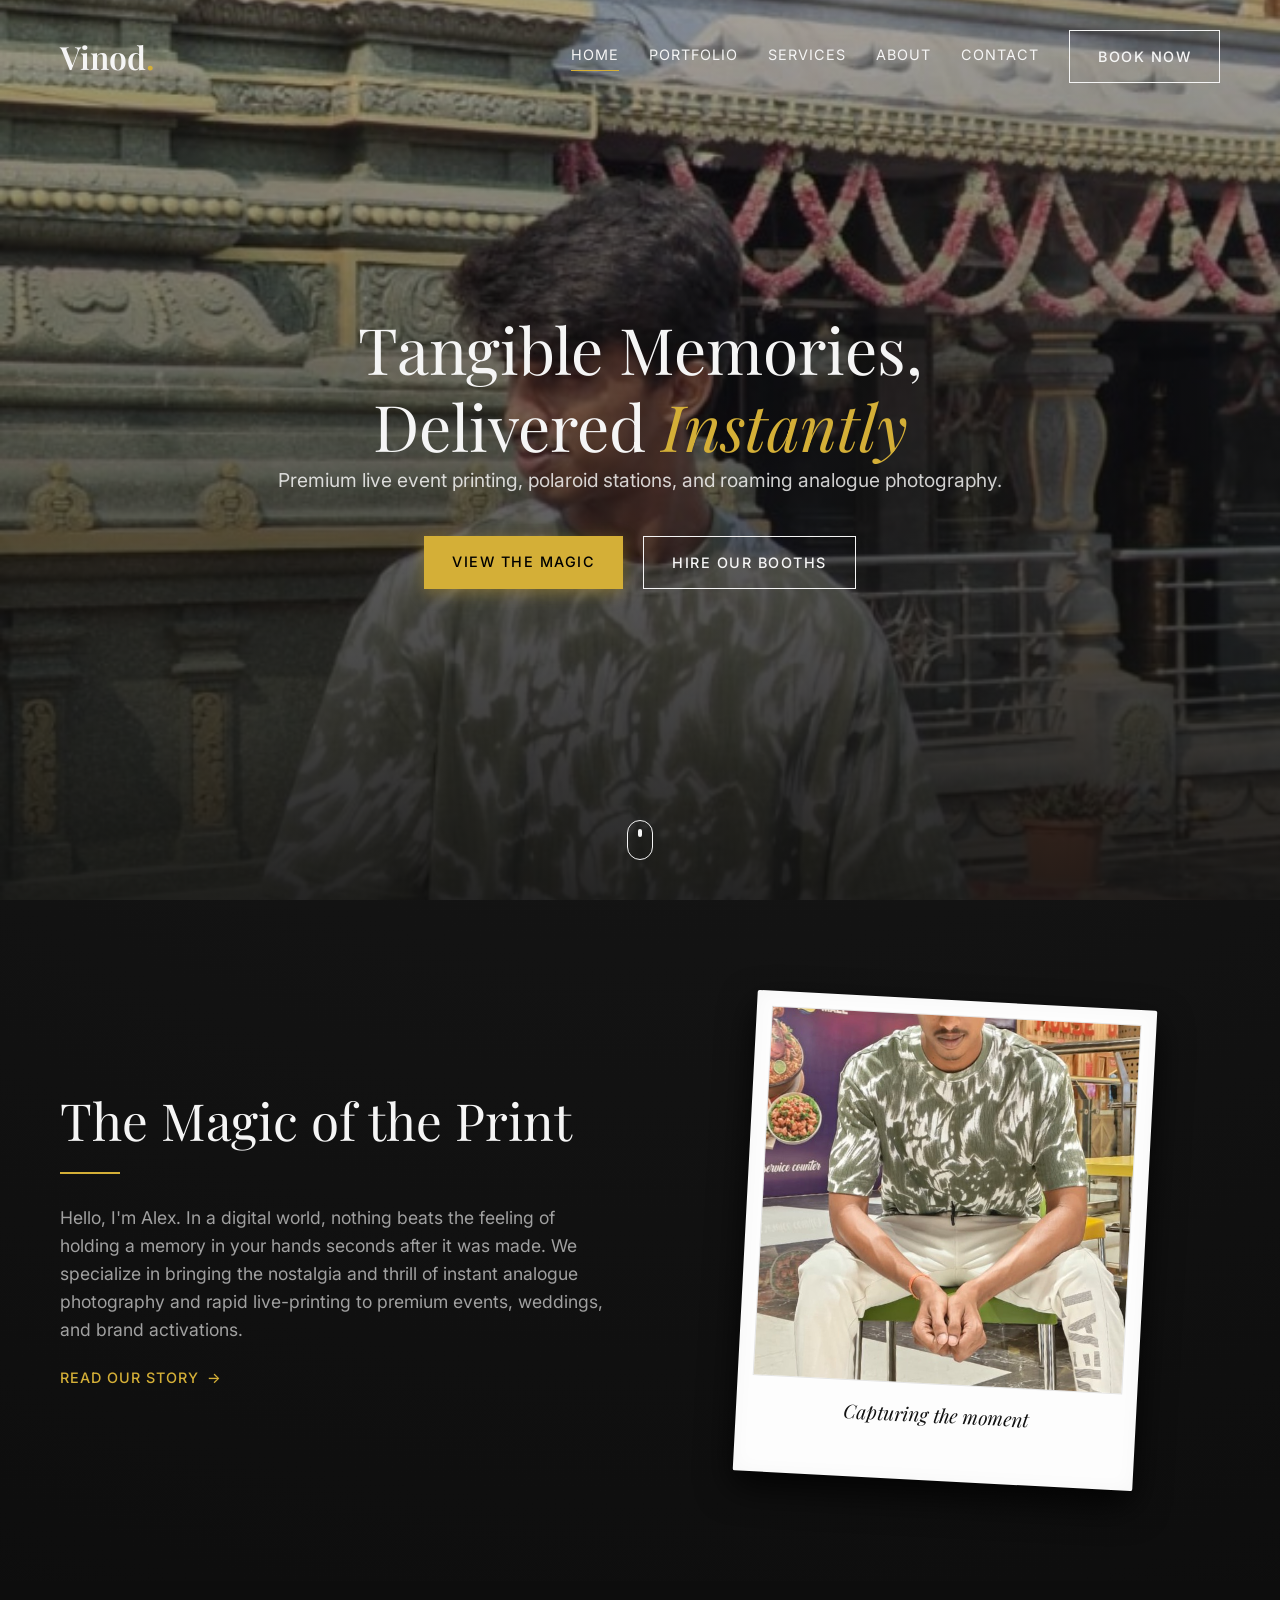
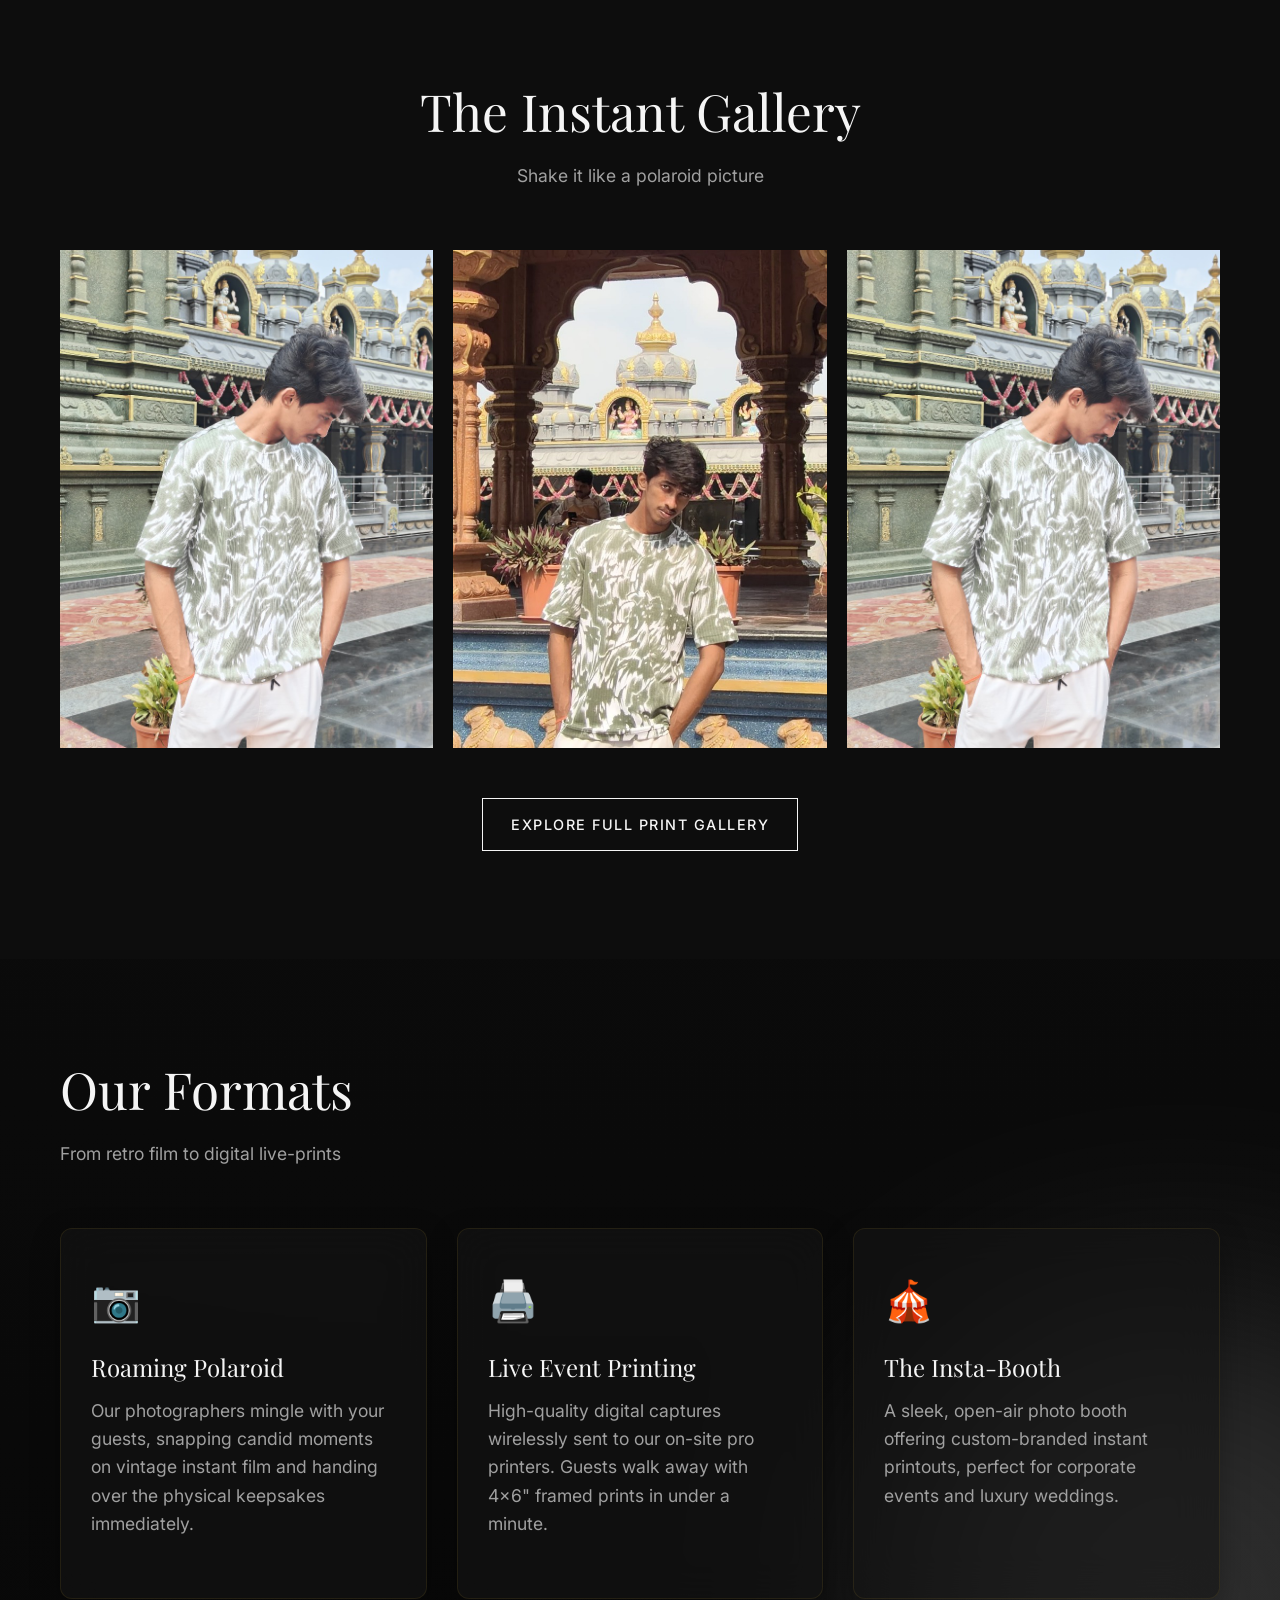
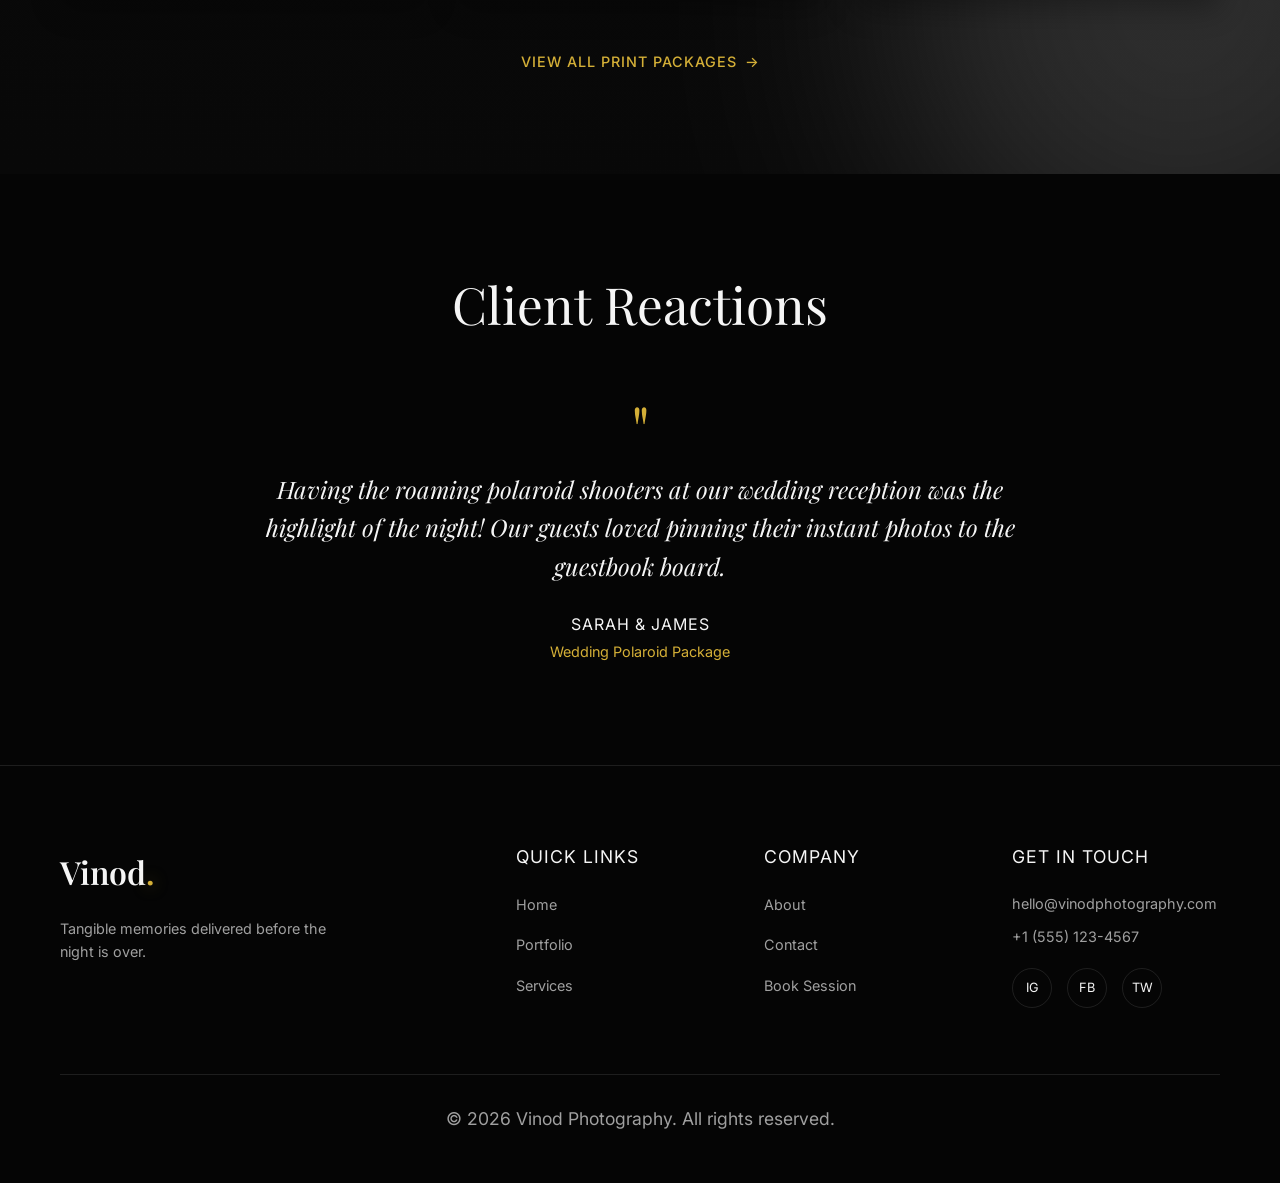
==== commit 44c52eac: "Replace placeholder photos with user uploaded personal photos" ====
--- a/index.html
+++ b/index.html
@@ -55,7 +55,7 @@
     <!-- Hero Section -->
     <header class="hero">
         <div class="hero-bg">
-            <img src="https://images.unsplash.com/photo-1528697203043-733dafdaa316?q=80&w=2000&auto=format&fit=crop"
+            <img src="images/vinod4.jpg"
                 alt="Instant Camera Background" class="hero-img lazy">
             <div class="hero-overlay"></div>
         </div>
@@ -88,7 +88,7 @@
             </div>
             <div class="intro-image-wrapper fade-in delay-1" style="--rotation: 3deg;">
                 <div class="polaroid-frame" style="max-width: 400px; margin: 0 auto; display: block;">
-                    <img src="https://images.unsplash.com/photo-1598446736279-bbaae02dce49?q=80&w=800&auto=format&fit=crop"
+                    <img src="images/vinod5.jpg"
                         alt="Photographer with Instant Camera" class="intro-img lazy"
                         style="aspect-ratio: 1/1; filter: none;">
                     <div
@@ -109,7 +109,7 @@
 
             <div class="gallery-grid">
                 <a href="portfolio.html" class="gallery-item fade-up">
-                    <img src="https://images.unsplash.com/photo-1563450989396-e24dc03cb35d?q=80&w=800&auto=format&fit=crop"
+                    <img src="images/vinod1.jpg"
                         alt="Polaroid display" class="lazy">
                     <div class="gallery-overlay">
                         <h3>Event Guestbooks</h3>
@@ -117,7 +117,7 @@
                     </div>
                 </a>
                 <a href="portfolio.html" class="gallery-item fade-up delay-1">
-                    <img src="https://images.unsplash.com/photo-1517457493630-fb73e6a4b162?q=80&w=800&auto=format&fit=crop"
+                    <img src="images/vinod3.jpg"
                         alt="Live Printing" class="lazy">
                     <div class="gallery-overlay">
                         <h3>Live Stations</h3>
@@ -125,7 +125,7 @@
                     </div>
                 </a>
                 <a href="portfolio.html" class="gallery-item fade-up delay-2">
-                    <img src="https://images.unsplash.com/photo-1520114002871-0428ab240cf1?q=80&w=800&auto=format&fit=crop"
+                    <img src="images/vinod1.jpg"
                         alt="Roaming Photographer" class="lazy">
                     <div class="gallery-overlay">
                         <h3>Roaming Analogue</h3>
--- a/css/styles.css
+++ b/css/styles.css
@@ -42,6 +42,45 @@
     line-height: 1.6;
     overflow-x: hidden;
     min-height: 100vh;
+    position: relative;
+}
+
+/* Glowing Ambient Orbs */
+body::before,
+body::after {
+    content: '';
+    position: absolute;
+    width: 600px;
+    height: 600px;
+    border-radius: 50%;
+    filter: blur(120px);
+    z-index: -1;
+    pointer-events: none;
+    opacity: 0.15;
+    animation: float 20s infinite alternate cubic-bezier(0.5, 0, 0.5, 1);
+}
+
+body::before {
+    background: var(--gold);
+    top: -200px;
+    left: -200px;
+}
+
+body::after {
+    background: #ffffff;
+    bottom: 20%;
+    right: -200px;
+    animation-delay: -10s;
+}
+
+@keyframes float {
+    0% {
+        transform: translate(0, 0) scale(1);
+    }
+
+    100% {
+        transform: translate(100px, 150px) scale(1.1);
+    }
 }
 
 h1,
@@ -223,17 +262,19 @@
 
 /* Polaroid Frame Aesthetics */
 .polaroid-frame {
-    background-color: #fff;
+    background-color: #fdfdfd;
     padding: 15px 15px 50px 15px;
-    box-shadow: 0 10px 30px rgba(0, 0, 0, 0.5);
-    transition: transform 0.4s cubic-bezier(0.175, 0.885, 0.32, 1.275);
+    box-shadow: 0 15px 35px rgba(0, 0, 0, 0.8), inset 0 0 20px rgba(0, 0, 0, 0.03);
+    transition: transform 0.5s cubic-bezier(0.175, 0.885, 0.32, 1.275), box-shadow 0.5s ease;
     transform: rotate(var(--rotation, 0deg));
     display: inline-block;
-    color: #000;
+    color: #111;
+    border-radius: 2px;
 }
 
 .polaroid-frame:hover {
-    transform: scale(1.05) rotate(0deg);
+    transform: scale(1.08) rotate(0deg) translateY(-5px);
+    box-shadow: 0 25px 45px rgba(0, 0, 0, 0.9), inset 0 0 10px rgba(0, 0, 0, 0.02);
     z-index: 10;
     position: relative;
 }
@@ -601,15 +642,20 @@
 }
 
 .service-card {
-    background-color: var(--bg-darker);
+    background: rgba(20, 20, 20, 0.6);
+    backdrop-filter: blur(20px);
+    -webkit-backdrop-filter: blur(20px);
     padding: 40px 30px;
-    border: 1px solid var(--border-color);
+    border: 1px solid rgba(212, 175, 55, 0.1);
+    box-shadow: 0 10px 30px rgba(0, 0, 0, 0.3);
+    border-radius: 12px;
     transition: var(--transition-smooth);
 }
 
 .service-card:hover {
-    border-color: var(--gold);
-    transform: translateY(-5px);
+    border-color: rgba(212, 175, 55, 0.5);
+    transform: translateY(-8px);
+    box-shadow: 0 15px 40px rgba(212, 175, 55, 0.15);
 }
 
 .service-icon {
